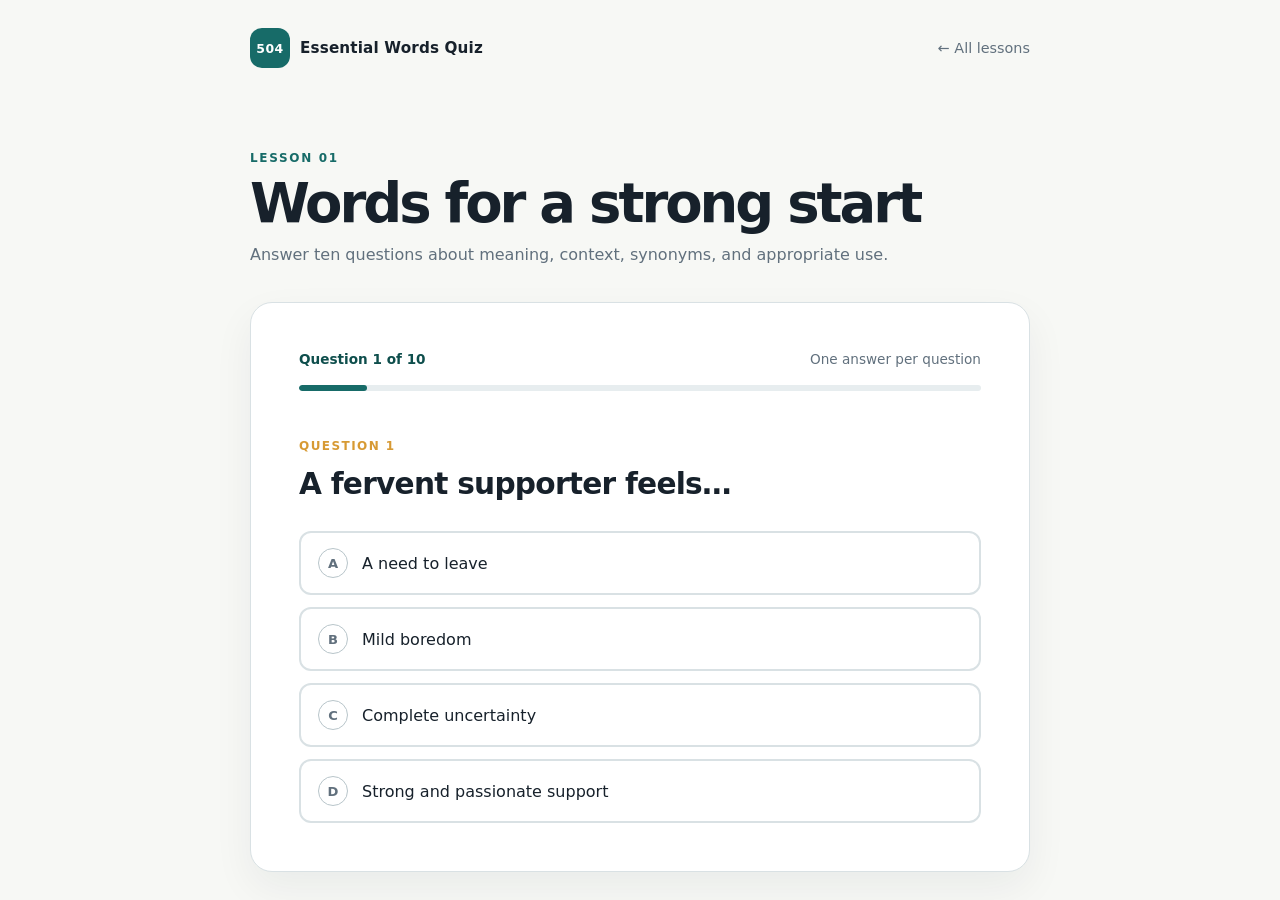
==== quiz.html @ dcb58831 "Add initial lesson files for vocabulary quiz application" ====
<!doctype html>
<html lang="en">
<head>
  <meta charset="utf-8">
  <meta name="viewport" content="width=device-width, initial-scale=1">
  <meta name="description" content="Vocabulary quiz with immediate feedback.">
  <title>Vocabulary Quiz</title>
  <link rel="stylesheet" href="css/quiz.css">
</head>
<body>
  <main class="site-shell quiz-shell">
    <header class="site-header">
      <a class="brand" href="index.html" aria-label="Essential Words Quiz home">
        <span class="brand-mark" aria-hidden="true">504</span>
        <span>Essential Words Quiz</span>
      </a>
      <a class="back-link" href="index.html">← All lessons</a>
    </header>

    <section class="quiz-intro" aria-labelledby="lesson-title">
      <p class="eyebrow" id="lesson-label">Lesson 01</p>
      <h1 id="lesson-title">Vocabulary quiz</h1>
      <p id="lesson-description">Answer ten questions. You will receive feedback after each answer.</p>
    </section>

    <section id="quiz-view" class="quiz-card" aria-live="polite">
      <div class="quiz-meta">
        <span id="progress">Question 1 of 10</span>
        <span class="attempt-note">One answer per question</span>
      </div>
      <div class="progress-track" aria-hidden="true"><div id="progress-bar" class="progress-bar"></div></div>

      <div class="question-area">
        <p class="question-number" id="question-number">Question 1</p>
        <h2 id="question-text">Loading question…</h2>
        <div id="choices" class="choices" role="group" aria-label="Answer choices"></div>
      </div>

      <div id="feedback" class="feedback" hidden tabindex="-1"></div>
      <button id="next-button" class="button button-primary next-button" type="button" hidden>Next question <span aria-hidden="true">→</span></button>
    </section>

    <section id="result-view" class="result-card" aria-live="polite" hidden>
      <p class="eyebrow">Quiz complete</p>
      <h1 id="result-title">Nice work!</h1>
      <div class="score-display">
        <p id="correct-count">Correct Answers: 0 / 10</p>
        <p id="score-percent">Score: 0%</p>
      </div>
      <p id="result-message"></p>
      <button id="try-again-button" class="button button-primary" type="button">Try Again</button>
    </section>

    <noscript><p class="noscript-message">This quiz needs JavaScript enabled in your browser.</p></noscript>
  </main>

  <script src="questions/lesson-01.js"></script>
  <script src="js/quiz.js"></script>
</body>
</html>
---- css/quiz.css ----
:root {
  --ink: #17212b;
  --muted: #61707d;
  --paper: #f7f8f5;
  --card: #ffffff;
  --line: #d9e1e4;
  --accent: #176b68;
  --accent-dark: #0e4e4c;
  --accent-soft: #e4f1ef;
  --gold: #d79a34;
  --success: #176b48;
  --success-soft: #e7f5ed;
  --error: #a64138;
  --error-soft: #fbeceb;
  font-family: Inter, ui-sans-serif, system-ui, -apple-system, BlinkMacSystemFont, "Segoe UI", sans-serif;
  color: var(--ink);
  background: var(--paper);
}

* { box-sizing: border-box; }
body { margin: 0; min-width: 320px; background: var(--paper); }
a { color: inherit; }
.site-shell { width: min(100% - 40px, 1040px); margin: 0 auto; }
.site-header { display: flex; align-items: center; justify-content: space-between; padding: 28px 0; }
.brand { display: inline-flex; align-items: center; gap: 10px; color: var(--ink); font-size: .95rem; font-weight: 750; letter-spacing: .01em; text-decoration: none; }
.brand-mark { display: grid; width: 40px; height: 40px; place-items: center; border-radius: 12px; color: #fff; background: var(--accent); font-size: .78rem; letter-spacing: .04em; }
.back-link { color: var(--muted); font-size: .9rem; text-decoration: none; }
.back-link:hover, .back-link:focus-visible { color: var(--accent-dark); text-decoration: underline; }
.hero { max-width: 720px; padding: 82px 0 92px; }
.eyebrow { margin: 0 0 12px; color: var(--accent); font-size: .75rem; font-weight: 800; letter-spacing: .14em; text-transform: uppercase; }
h1, h2, h3, p { margin-top: 0; }
h1 { margin-bottom: 20px; font-size: clamp(2.4rem, 7vw, 5rem); letter-spacing: -.055em; line-height: .98; }
.hero-copy { max-width: 590px; color: var(--muted); font-size: 1.15rem; line-height: 1.7; }
.lesson-section { padding: 32px 0 84px; border-top: 1px solid var(--line); }
.section-heading { display: flex; align-items: end; justify-content: space-between; gap: 20px; margin-bottom: 26px; }
.section-heading h2 { margin-bottom: 0; font-size: 1.8rem; letter-spacing: -.03em; }
.lesson-count { color: var(--muted); font-size: .9rem; }
.lesson-grid { display: grid; grid-template-columns: repeat(auto-fit, minmax(250px, 1fr)); gap: 18px; }
.lesson-card { min-height: 225px; display: flex; flex-direction: column; padding: 28px; border: 1px solid var(--line); border-radius: 18px; background: var(--card); text-decoration: none; transition: border-color .2s ease, box-shadow .2s ease, transform .2s ease; }
.lesson-card:hover, .lesson-card:focus-visible { border-color: var(--accent); box-shadow: 0 12px 30px rgba(23, 33, 43, .08); transform: translateY(-2px); }
.lesson-number { color: var(--gold); font-size: .76rem; font-weight: 800; letter-spacing: .12em; text-transform: uppercase; }
.lesson-card h3 { margin: 20px 0 10px; font-size: 1.35rem; }
.lesson-card p { color: var(--muted); line-height: 1.6; }
.card-link { margin-top: auto; color: var(--accent-dark); font-weight: 750; }
.card-link span { display: inline-block; margin-left: 6px; transition: transform .2s ease; }
.lesson-card:hover .card-link span { transform: translateX(4px); }
.site-footer { padding: 22px 0 36px; color: var(--muted); font-size: .85rem; }
.quiz-shell { max-width: 780px; }
.quiz-intro { padding: 55px 0 34px; }
.quiz-intro h1 { margin-bottom: 12px; font-size: clamp(2rem, 5vw, 3.4rem); }
.quiz-intro p:last-child { margin-bottom: 0; color: var(--muted); line-height: 1.6; }
.quiz-card, .result-card { padding: clamp(24px, 5vw, 48px); border: 1px solid var(--line); border-radius: 22px; background: var(--card); box-shadow: 0 16px 40px rgba(23, 33, 43, .06); }
.quiz-meta { display: flex; justify-content: space-between; gap: 16px; color: var(--accent-dark); font-size: .85rem; font-weight: 800; }
.attempt-note { color: var(--muted); font-weight: 500; }
.progress-track { height: 6px; margin: 18px 0 48px; overflow: hidden; border-radius: 8px; background: #e7edef; }
.progress-bar { width: 10%; height: 100%; border-radius: inherit; background: var(--accent); transition: width .25s ease; }
.question-number { margin-bottom: 12px; color: var(--gold); font-size: .75rem; font-weight: 800; letter-spacing: .12em; text-transform: uppercase; }
.question-area h2 { max-width: 660px; margin-bottom: 28px; font-size: clamp(1.35rem, 3vw, 1.85rem); letter-spacing: -.025em; line-height: 1.3; }
.choices { display: grid; gap: 12px; }
.choice { width: 100%; display: flex; align-items: center; gap: 14px; padding: 15px 17px; border: 2px solid var(--line); border-radius: 12px; color: var(--ink); background: #fff; cursor: pointer; font: inherit; text-align: left; transition: border-color .15s ease, background .15s ease; }
.choice:hover:not(:disabled), .choice:focus-visible:not(:disabled) { border-color: var(--accent); background: #f6fbfa; }
.choice:disabled { cursor: default; }
.choice-marker { flex: 0 0 30px; display: grid; width: 30px; height: 30px; place-items: center; border: 1px solid #b8c5ca; border-radius: 50%; color: var(--muted); font-size: .82rem; font-weight: 800; }
.choice.is-selected { border-color: var(--accent); background: var(--accent-soft); }
.choice.is-correct { border-color: var(--success); background: var(--success-soft); }
.choice.is-correct .choice-marker { border-color: var(--success); color: var(--success); }
.choice.is-incorrect { border-color: var(--error); background: var(--error-soft); }
.choice.is-incorrect .choice-marker { border-color: var(--error); color: var(--error); }
.feedback { margin-top: 26px; padding: 18px 20px; border-left: 4px solid var(--accent); border-radius: 8px; background: #f4f8f7; line-height: 1.6; }
.feedback.is-correct { border-color: var(--success); background: var(--success-soft); }
.feedback.is-incorrect { border-color: var(--error); background: var(--error-soft); }
.feedback-title { margin: 0 0 7px; font-weight: 850; }
.feedback p { margin-bottom: 6px; }
.feedback p:last-child { margin-bottom: 0; }
.example-label { color: var(--muted); font-size: .9rem; }
.button { border: 0; border-radius: 10px; padding: 13px 20px; font: inherit; font-weight: 800; cursor: pointer; }
.button-primary { color: #fff; background: var(--accent); }
.button-primary:hover, .button-primary:focus-visible { background: var(--accent-dark); }
.next-button { margin-top: 24px; }
.result-card { margin: 20px 0 84px; text-align: center; }
.result-card h1 { margin-bottom: 28px; font-size: clamp(2.2rem, 6vw, 4rem); }
.score-display { padding: 24px; border-radius: 14px; background: var(--accent-soft); }
.score-display p { margin: 0; }
#correct-count { color: var(--accent-dark); font-weight: 800; }
#score-percent { margin-top: 7px; font-size: 2rem; font-weight: 850; }
#result-message { margin: 25px auto; max-width: 430px; color: var(--muted); line-height: 1.6; }
.noscript-message { margin: 30px 0; padding: 18px; border-radius: 10px; background: var(--error-soft); }
[hidden] { display: none !important; }
:focus-visible { outline: 3px solid var(--gold); outline-offset: 3px; }
@media (max-width: 580px) {
  .site-shell { width: min(100% - 28px, 1040px); }
  .site-header { padding: 18px 0; }
  .brand { font-size: .85rem; }
  .brand-mark { width: 34px; height: 34px; border-radius: 10px; }
  .hero { padding: 58px 0 65px; }
  .hero-copy { font-size: 1rem; }
  .section-heading { display: block; }
  .lesson-count { display: block; margin-top: 12px; }
  .quiz-intro { padding: 38px 0 25px; }
  .quiz-card, .result-card { padding: 22px 18px; border-radius: 16px; }
  .quiz-meta { align-items: start; flex-direction: column; gap: 7px; }
  .progress-track { margin-bottom: 34px; }
}
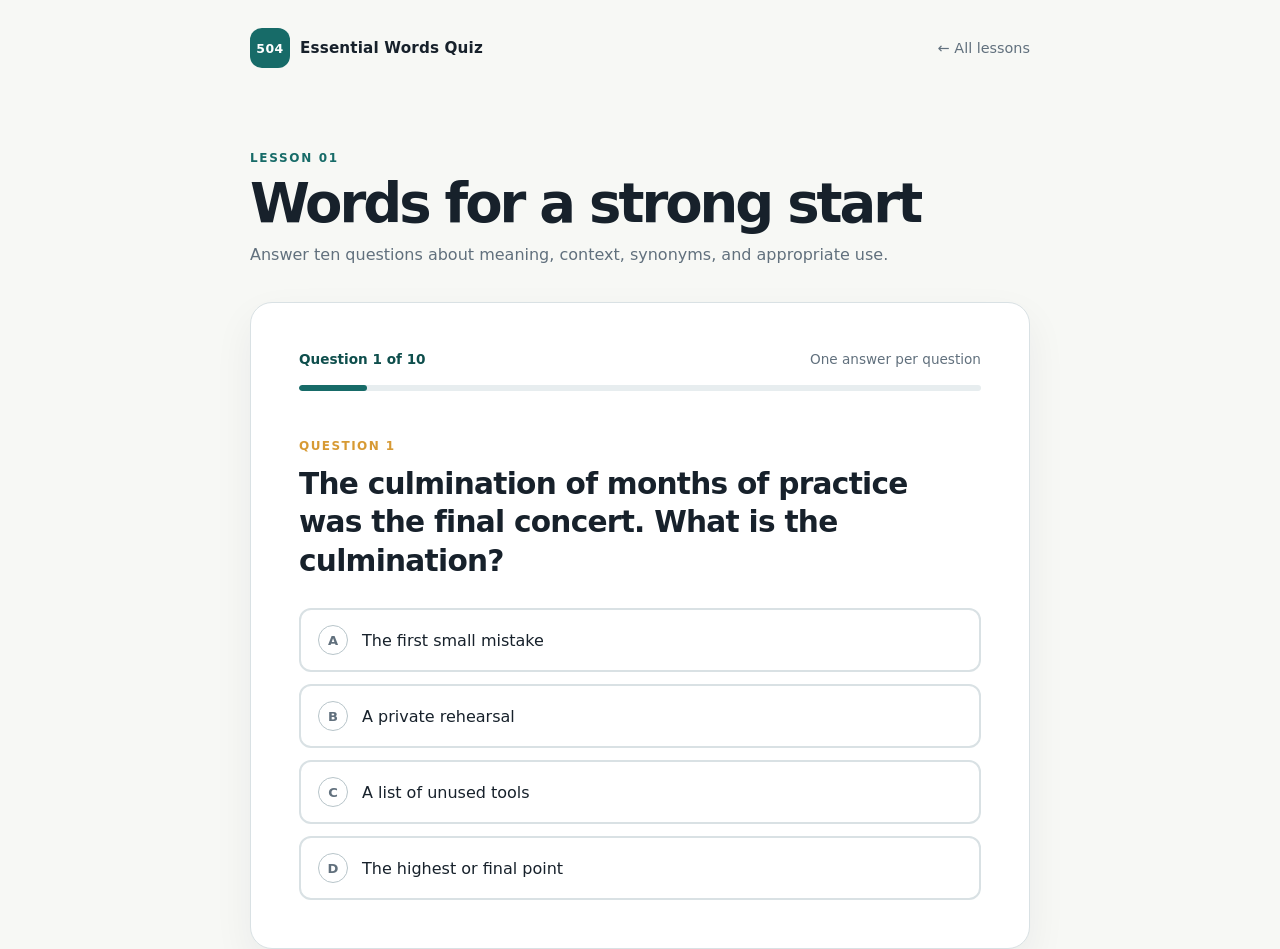
==== commit 6233ff82: "Add lesson 02" ====
--- a/quiz.html
+++ b/quiz.html
@@ -54,7 +54,13 @@
     <noscript><p class="noscript-message">This quiz needs JavaScript enabled in your browser.</p></noscript>
   </main>
 
-  <script src="questions/lesson-01.js"></script>
+  <script>
+    (function () {
+      var requestedLesson = new URLSearchParams(window.location.search).get("lesson");
+      var lessonNumber = requestedLesson === "2" ? "02" : "01";
+      document.write('<script src="questions/lesson-' + lessonNumber + '.js"><\/script>');
+    }());
+  </script>
   <script src="js/quiz.js"></script>
 </body>
 </html>
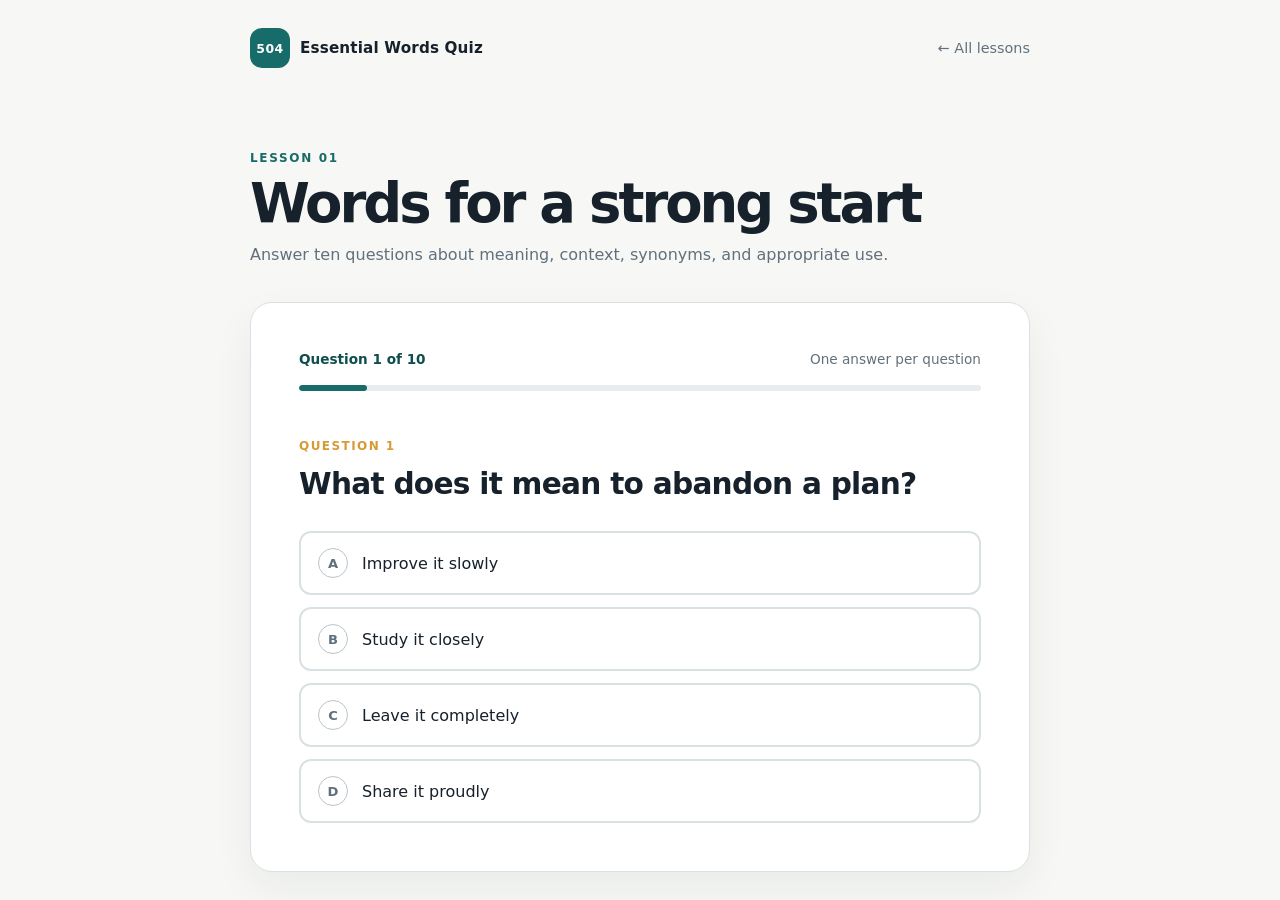
==== commit 38a53077: "Add lessons 03" ====
--- a/quiz.html
+++ b/quiz.html
@@ -57,7 +57,7 @@
   <script>
     (function () {
       var requestedLesson = new URLSearchParams(window.location.search).get("lesson");
-      var lessonNumber = requestedLesson === "2" ? "02" : "01";
+      var lessonNumber = requestedLesson === "3" ? "03" : requestedLesson === "2" ? "02" : "01";
       document.write('<script src="questions/lesson-' + lessonNumber + '.js"><\/script>');
     }());
   </script>
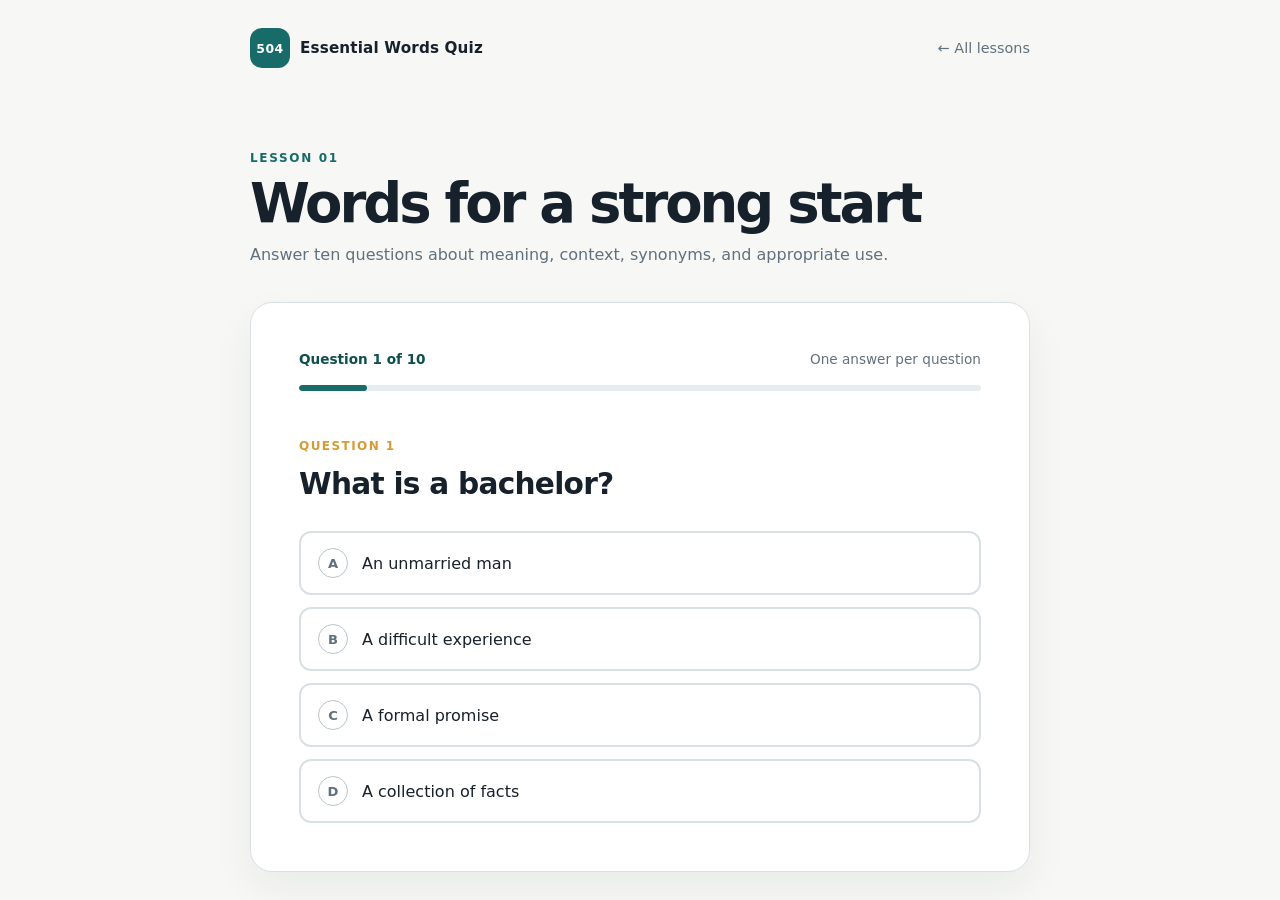
==== commit f363e064: "lessons 04 to 42" ====
--- a/quiz.html
+++ b/quiz.html
@@ -57,7 +57,8 @@
   <script>
     (function () {
       var requestedLesson = new URLSearchParams(window.location.search).get("lesson");
-      var lessonNumber = requestedLesson === "3" ? "03" : requestedLesson === "2" ? "02" : "01";
+      var parsedLesson = Number.parseInt(requestedLesson, 10);
+      var lessonNumber = parsedLesson >= 1 && parsedLesson <= 42 ? String(parsedLesson).padStart(2, "0") : "01";
       document.write('<script src="questions/lesson-' + lessonNumber + '.js"><\/script>');
     }());
   </script>
